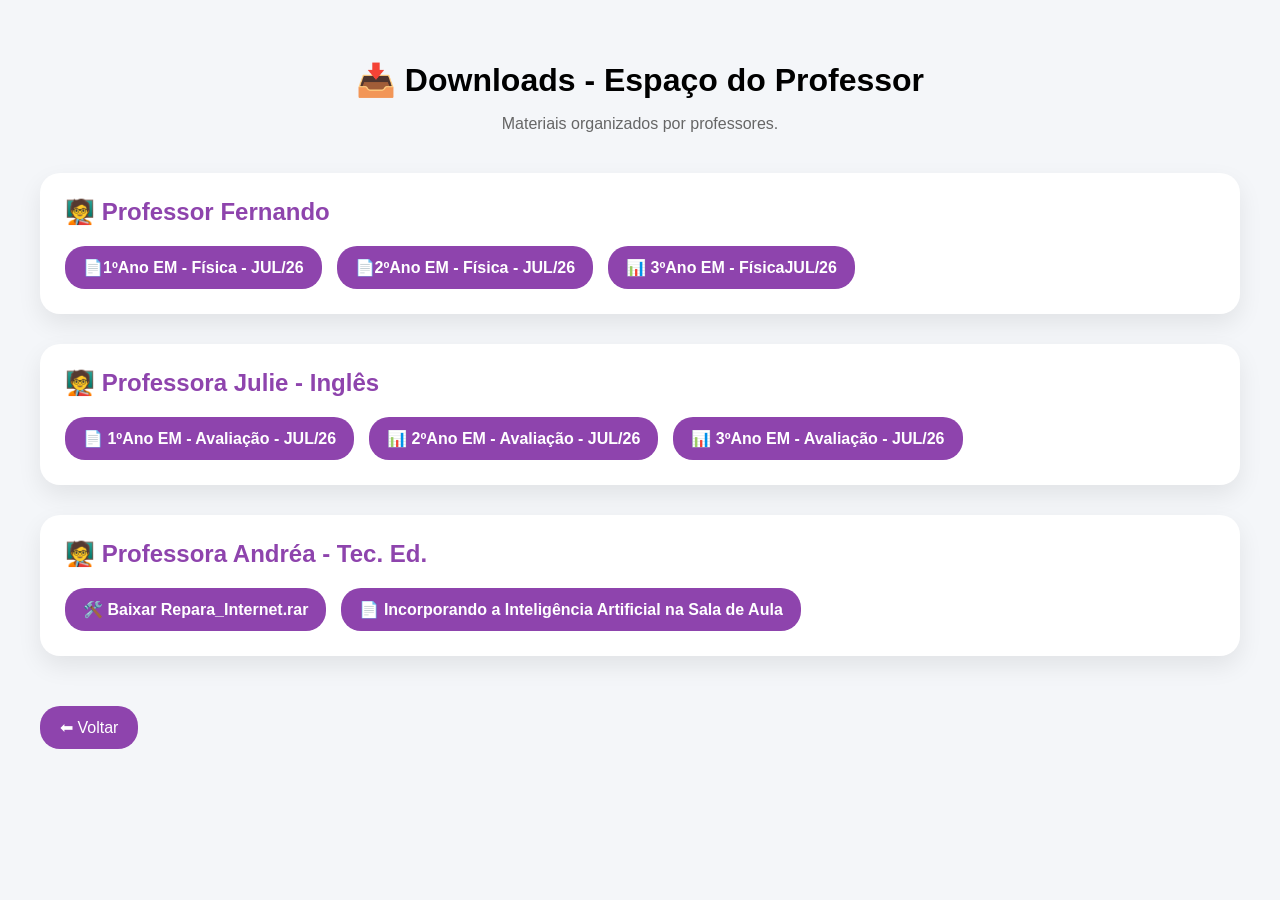
==== downloads.html @ 598fb46a "Update downloads.html" ====
<!DOCTYPE html>
<html lang="pt-br">
<head>

<meta charset="UTF-8">
<meta name="viewport" content="width=device-width, initial-scale=1.0">

<title>Downloads - Trilha do Saber</title>

<style>

body{
    margin:0;
    font-family:Arial, Helvetica, sans-serif;
    background:#f4f6f9;
    padding:40px;
}

/* TÍTULO */
h1{
    text-align:center;
    margin-bottom:10px;
    color:#000;
}

.subtitulo{
    text-align:center;
    color:#666;
    margin-bottom:40px;
}

/* CATEGORIAS */
.categoria{
    background:white;
    padding:25px;
    border-radius:20px;
    box-shadow:0 10px 25px rgba(0,0,0,0.08);
    margin-bottom:30px;
}

.categoria h2{
    margin-top:0;
    color:#8e44ad;
    margin-bottom:20px;
}

/* LINKS DOS ARQUIVOS */
.arquivos{
    display:flex;
    flex-wrap:wrap;
    gap:15px;
}

.arquivos a{
    background:#8e44ad;
    color:white;
    text-decoration:none;
    padding:12px 18px;
    border-radius:20px;
    font-weight:bold;
    transition:0.3s;
    display:inline-block;
}

.arquivos a:hover{
    background:#6a1b9a;
    transform:scale(1.05);
}

/* BOTÃO VOLTAR */
.voltar{
    display:inline-block;
    margin-top:20px;
    padding:12px 20px;
    background:#8e44ad;
    color:white;
    text-decoration:none;
    border-radius:20px;
    transition:0.3s;
}

.voltar:hover{
    background:#6a1b9a;
}

</style>

</head>

<body>

<h1>📥 Downloads - Espaço do Professor</h1>

<p class="subtitulo">
Materiais organizados por professores.
</p>

<!-- ===================== PROFESSOR FERNANDO ===================== -->
<div class="categoria">

<h2>🧑‍🏫 Professor Fernando</h2>

<div class="arquivos">

<a href="arquivos/prof_fernando/portugues_atividade.pdf" target="_blank">
📄1ºAno EM - Física - JUL/26
</a>

<a href="arquivos/prof_fernando/matematica_atividade.pdf" target="_blank">
📄2ºAno EM - Física - JUL/26
</a>

<a href="arquivos/prof_fernando/avaliacao_5ano.pdf" target="_blank">
📊 3ºAno EM  - FísicaJUL/26
</a>

</div>

</div>

<!-- ===================== PROFESSORA MARIA ===================== -->
<div class="categoria">

<h2>🧑‍🏫 Professora Julie - Inglês</h2>

<div class="arquivos">

<a href="arquivos/prof_maria/ciencias_atividade.pdf" target="_blank">
📄 1ºAno EM - Avaliação - JUL/26
</a>

<a href="arquivos/prof_maria/geografia_slides.pptx" target="_blank">
📊 2ºAno EM - Avaliação - JUL/26
</a>

<a href="arquivos/prof_maria/geografia_slides.pptx" target="_blank">
📊 3ºAno EM - Avaliação - JUL/26
</a>
    
</div>

</div>

<!-- ===================== PROFESSORA ANDRÉA ===================== -->
<div class="categoria">

<h2>🧑‍🏫 Professora Andréa - Tec. Ed.</h2>

<div class="arquivos">

  <a href="arquivos/Repara_Internet.bat" target="_blank">
    🛠️ Baixar Repara_Internet.rar
</a>

 <a href="arquivos/IA.pdf" target="_blank">
    📄 Incorporando a Inteligência Artificial na Sala de Aula
  </a>
    
</div>

</div>

  


<!-- BOTÃO VOLTAR -->
<a href="professor.html" class="voltar">
⬅ Voltar
</a>

</body>
</html>
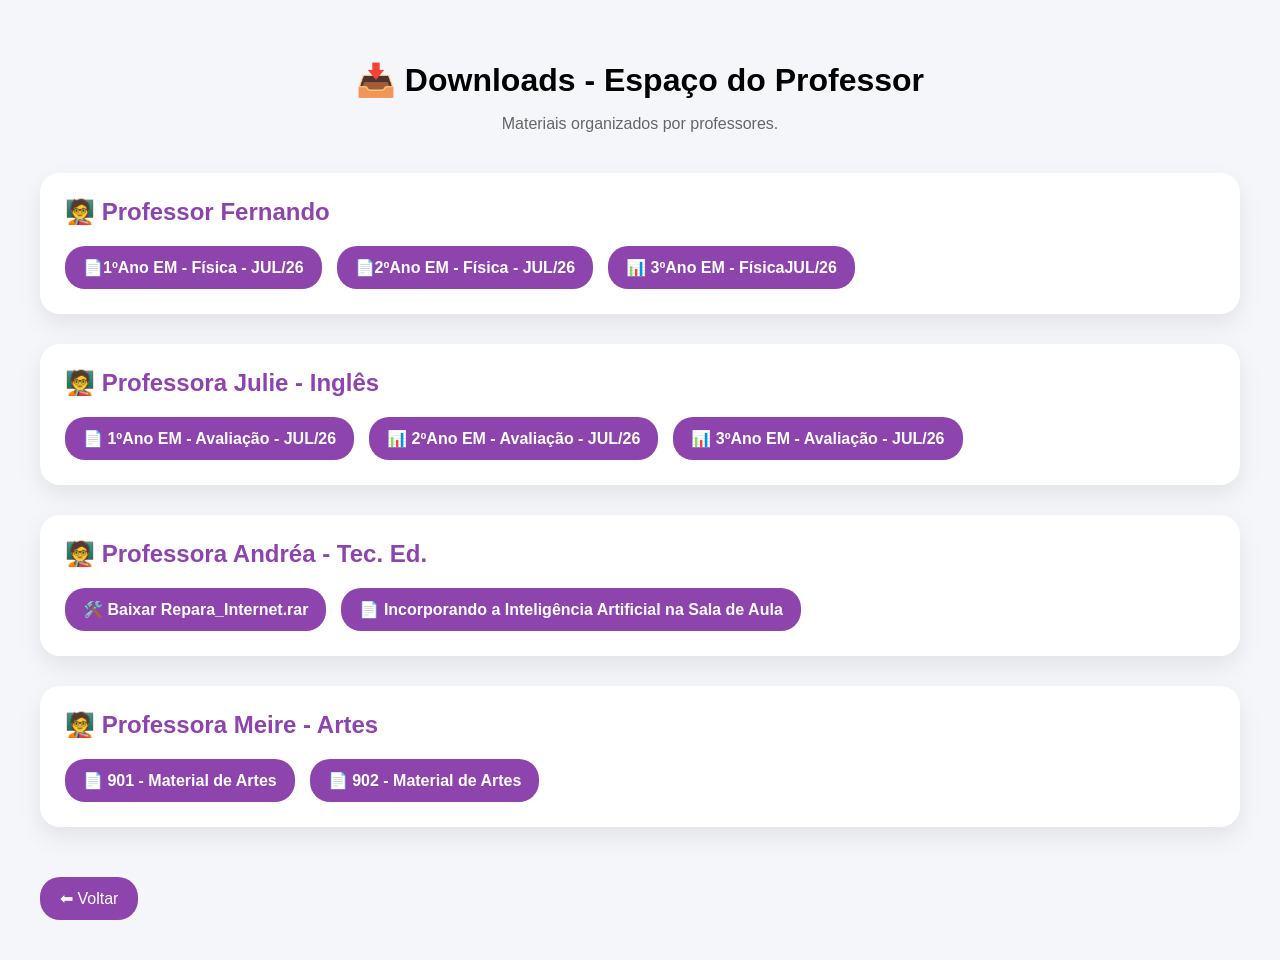
==== commit 98cfb0e1: "Update downloads.html" ====
--- a/downloads.html
+++ b/downloads.html
@@ -160,7 +160,27 @@
 
 </div>
 
-  
+
+<!-- ===================== PROFESSORA ANDRÉA ===================== -->
+<div class="categoria">
+
+  <h2>🧑‍🏫 Professora Meire - Artes</h2>
+
+  <div class="arquivos">
+
+    <a href="https://docs.google.com/document/d/1rk2oyITaHGLmJ2TDkSfhM41bczUHq-f3rkwLRNpxz8o/edit?usp=sharing" target="_blank">
+      📄 901 - Material de Artes
+    </a>
+
+    <a href="https://docs.google.com/document/d/1AIDHXO261bfkzmphn8C_JnQViJONXqBg1uUJw13YQqw/edit?usp=sharing" target="_blank">
+      📄 902 - Material de Artes
+    </a>
+
+  </div>
+
+</div>
+
+
 
 
 <!-- BOTÃO VOLTAR -->
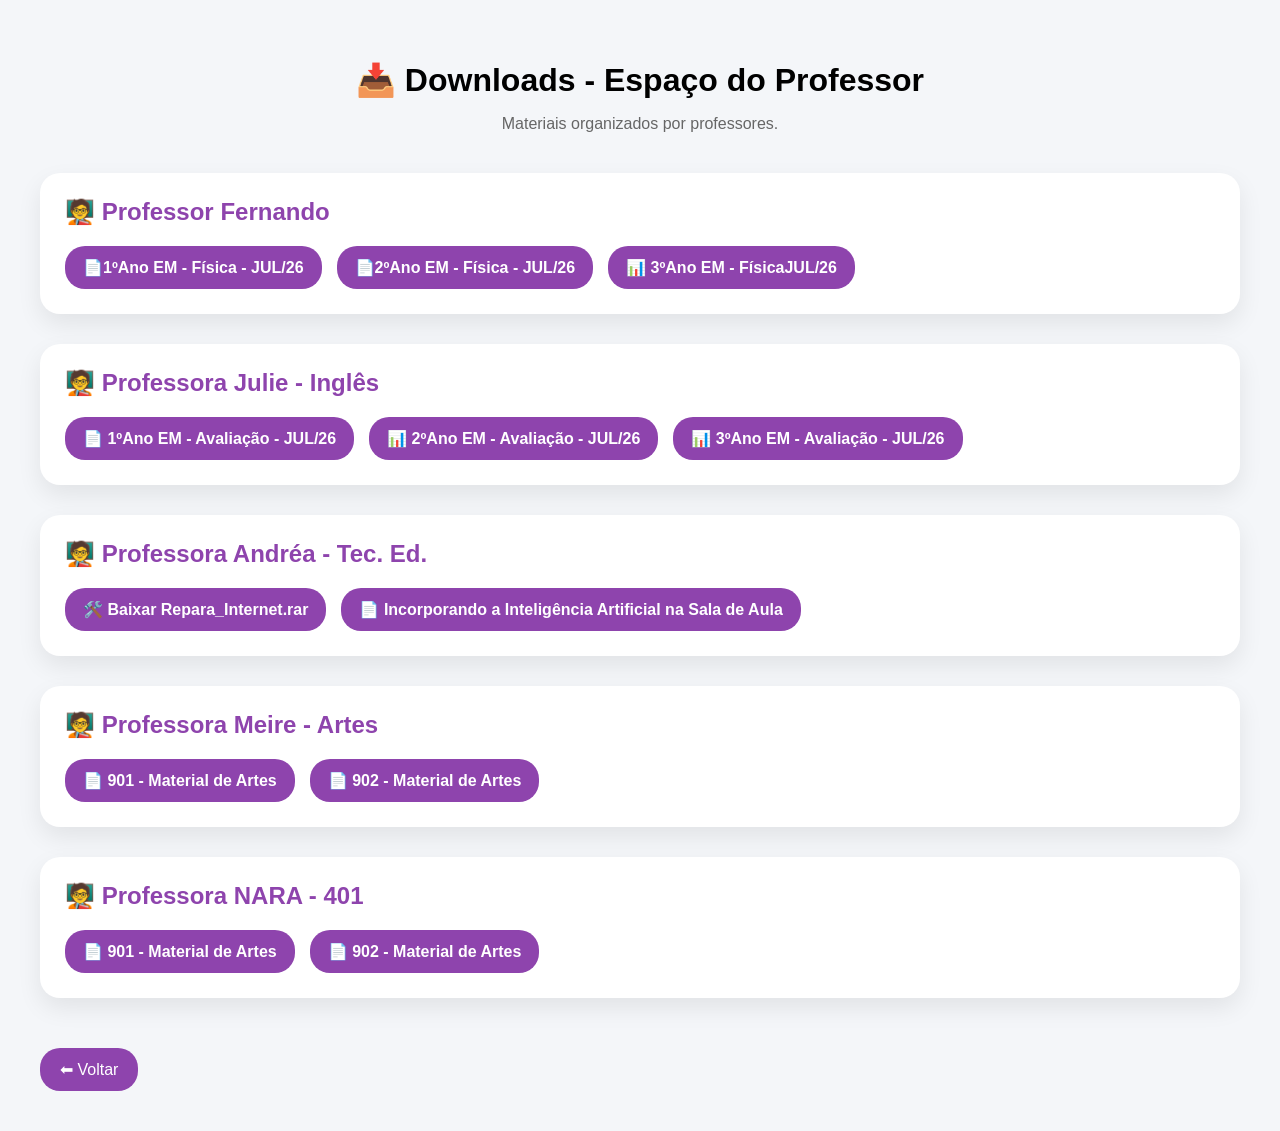
==== commit d166e2b1: "Update downloads.html" ====
--- a/downloads.html
+++ b/downloads.html
@@ -180,6 +180,26 @@
 
 </div>
 
+    <!-- ===================== PROFESSORA NARA ===================== -->
+<div class="categoria">
+
+  <h2>🧑‍🏫 Professora NARA - 401 </h2>
+
+  <div class="arquivos">
+
+    <a href="https://docs.google.com/document/d/1rk2oyITaHGLmJ2TDkSfhM41bczUHq-f3rkwLRNpxz8o/edit?usp=sharing" target="_blank">
+      📄 901 - Material de Artes
+    </a>
+
+    <a href="https://docs.google.com/document/d/1AIDHXO261bfkzmphn8C_JnQViJONXqBg1uUJw13YQqw/edit?usp=sharing" target="_blank">
+      📄 902 - Material de Artes
+    </a>
+
+  </div>
+
+</div>
+
+
 
 
 
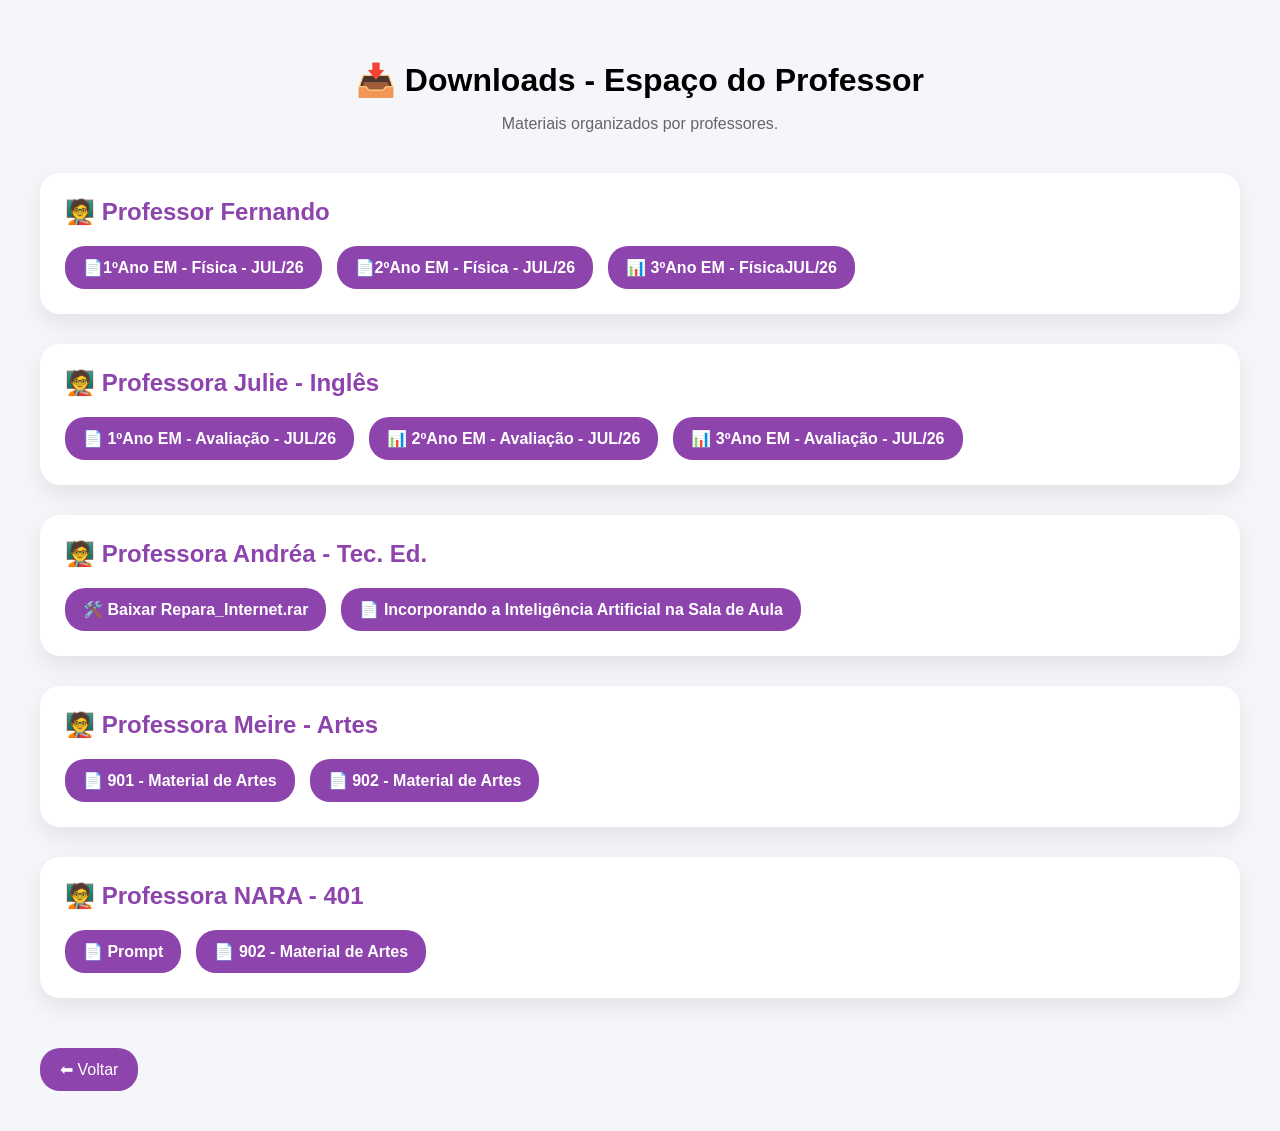
==== commit ecf4f211: "Update downloads.html" ====
--- a/downloads.html
+++ b/downloads.html
@@ -187,8 +187,8 @@
 
   <div class="arquivos">
 
-    <a href="https://docs.google.com/document/d/1rk2oyITaHGLmJ2TDkSfhM41bczUHq-f3rkwLRNpxz8o/edit?usp=sharing" target="_blank">
-      📄 901 - Material de Artes
+    <a href="https://docs.google.com/document/d/1OYL8S2CBXNn8Zdcu48dIJzxCOTwIWCCQ-TL2Bav-2Xs/edit?usp=sharing">
+      📄 Prompt
     </a>
 
     <a href="https://docs.google.com/document/d/1AIDHXO261bfkzmphn8C_JnQViJONXqBg1uUJw13YQqw/edit?usp=sharing" target="_blank">
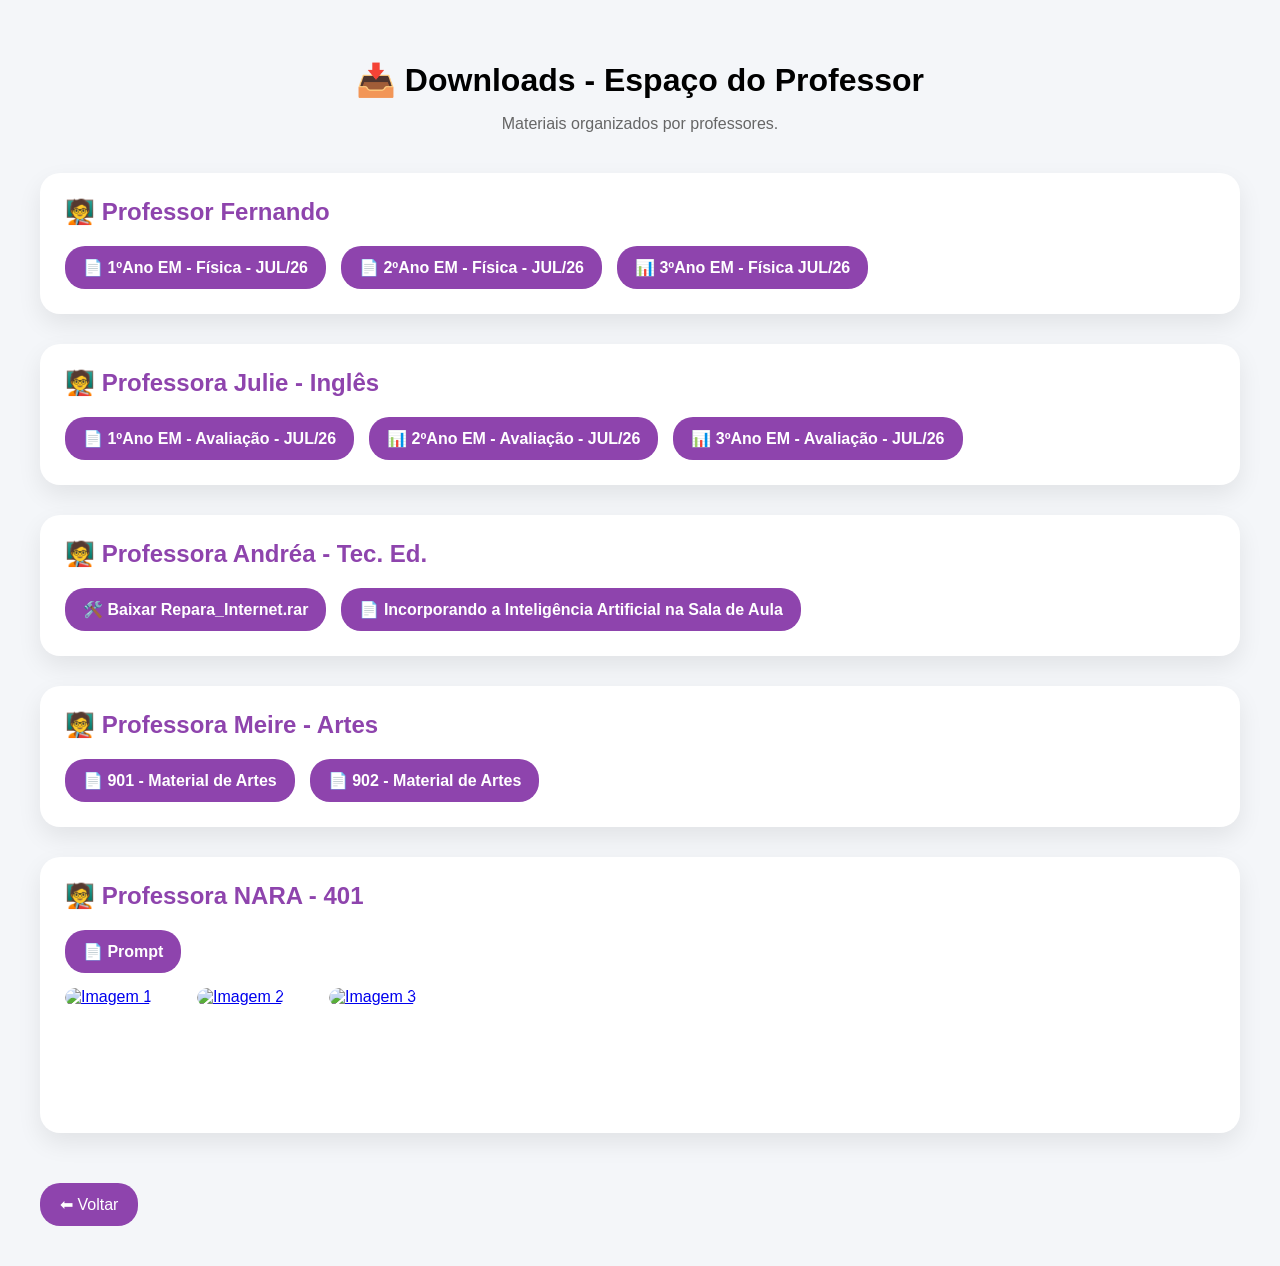
==== commit 32fd64a8: "Update downloads.html" ====
--- a/downloads.html
+++ b/downloads.html
@@ -67,6 +67,36 @@
     transform:scale(1.05);
 }
 
+/* GRADE DE IMAGENS - PROFESSORA NARA */
+.grade-direta {
+    display: flex;
+    flex-wrap: wrap;
+    gap: 12px;
+    margin-top: 15px;
+}
+
+.grade-direta a {
+    display: block;
+    width: 120px;
+    height: 120px;
+    border-radius: 10px;
+    overflow: hidden;
+    transition: transform 0.2s;
+    background: none;
+    padding: 0;
+}
+
+.grade-direta a:hover {
+    transform: scale(1.08);
+}
+
+.grade-direta img {
+    width: 100%;
+    height: 100%;
+    object-fit: cover;
+    border-radius: 10px;
+}
+
 /* BOTÃO VOLTAR */
 .voltar{
     display:inline-block;
@@ -97,116 +127,62 @@
 
 <!-- ===================== PROFESSOR FERNANDO ===================== -->
 <div class="categoria">
-
-<h2>🧑‍🏫 Professor Fernando</h2>
-
-<div class="arquivos">
-
-<a href="arquivos/prof_fernando/portugues_atividade.pdf" target="_blank">
-📄1ºAno EM - Física - JUL/26
-</a>
-
-<a href="arquivos/prof_fernando/matematica_atividade.pdf" target="_blank">
-📄2ºAno EM - Física - JUL/26
-</a>
-
-<a href="arquivos/prof_fernando/avaliacao_5ano.pdf" target="_blank">
-📊 3ºAno EM  - FísicaJUL/26
-</a>
-
+  <h2>🧑‍🏫 Professor Fernando</h2>
+  <div class="arquivos">
+    <a href="arquivos/prof_fernando/portugues_atividade.pdf" target="_blank">📄 1ºAno EM - Física - JUL/26</a>
+    <a href="arquivos/prof_fernando/matematica_atividade.pdf" target="_blank">📄 2ºAno EM - Física - JUL/26</a>
+    <a href="arquivos/prof_fernando/avaliacao_5ano.pdf" target="_blank">📊 3ºAno EM - Física JUL/26</a>
+  </div>
 </div>
 
-</div>
-
-<!-- ===================== PROFESSORA MARIA ===================== -->
+<!-- ===================== PROFESSORA JULIE ===================== -->
 <div class="categoria">
-
-<h2>🧑‍🏫 Professora Julie - Inglês</h2>
-
-<div class="arquivos">
-
-<a href="arquivos/prof_maria/ciencias_atividade.pdf" target="_blank">
-📄 1ºAno EM - Avaliação - JUL/26
-</a>
-
-<a href="arquivos/prof_maria/geografia_slides.pptx" target="_blank">
-📊 2ºAno EM - Avaliação - JUL/26
-</a>
-
-<a href="arquivos/prof_maria/geografia_slides.pptx" target="_blank">
-📊 3ºAno EM - Avaliação - JUL/26
-</a>
-    
-</div>
-
+  <h2>🧑‍🏫 Professora Julie - Inglês</h2>
+  <div class="arquivos">
+    <a href="arquivos/prof_maria/ciencias_atividade.pdf" target="_blank">📄 1ºAno EM - Avaliação - JUL/26</a>
+    <a href="arquivos/prof_maria/geografia_slides.pptx" target="_blank">📊 2ºAno EM - Avaliação - JUL/26</a>
+    <a href="arquivos/prof_maria/geografia_slides.pptx" target="_blank">📊 3ºAno EM - Avaliação - JUL/26</a>
+  </div>
 </div>
 
 <!-- ===================== PROFESSORA ANDRÉA ===================== -->
 <div class="categoria">
-
-<h2>🧑‍🏫 Professora Andréa - Tec. Ed.</h2>
-
-<div class="arquivos">
-
-  <a href="arquivos/Repara_Internet.bat" target="_blank">
-    🛠️ Baixar Repara_Internet.rar
-</a>
-
- <a href="arquivos/IA.pdf" target="_blank">
-    📄 Incorporando a Inteligência Artificial na Sala de Aula
-  </a>
-    
+  <h2>🧑‍🏫 Professora Andréa - Tec. Ed.</h2>
+  <div class="arquivos">
+    <a href="arquivos/Repara_Internet.bat" target="_blank">🛠️ Baixar Repara_Internet.rar</a>
+    <a href="arquivos/IA.pdf" target="_blank">📄 Incorporando a Inteligência Artificial na Sala de Aula</a>
+  </div>
 </div>
 
+<!-- ===================== PROFESSORA MEIRE ===================== -->
+<div class="categoria">
+  <h2>🧑‍🏫 Professora Meire - Artes</h2>
+  <div class="arquivos">
+    <a href="https://docs.google.com/document/d/1rk2oyITaHGLmJ2TDkSfhM41bczUHq-f3rkwLRNpxz8o/edit?usp=sharing" target="_blank">📄 901 - Material de Artes</a>
+    <a href="https://docs.google.com/document/d/1AIDHXO261bfkzmphn8C_JnQViJONXqBg1uUJw13YQqw/edit?usp=sharing" target="_blank">📄 902 - Material de Artes</a>
+  </div>
 </div>
 
+<!-- ===================== PROFESSORA NARA ===================== -->
+<div class="categoria">
+  <h2>🧑‍🏫 Professora NARA - 401 </h2>
 
-<!-- ===================== PROFESSORA ANDRÉA ===================== -->
-<div class="categoria">
-
-  <h2>🧑‍🏫 Professora Meire - Artes</h2>
-
+  <!-- Documentos / Links normais -->
   <div class="arquivos">
-
-    <a href="https://docs.google.com/document/d/1rk2oyITaHGLmJ2TDkSfhM41bczUHq-f3rkwLRNpxz8o/edit?usp=sharing" target="_blank">
-      📄 901 - Material de Artes
-    </a>
-
-    <a href="https://docs.google.com/document/d/1AIDHXO261bfkzmphn8C_JnQViJONXqBg1uUJw13YQqw/edit?usp=sharing" target="_blank">
-      📄 902 - Material de Artes
-    </a>
-
+    <a href="https://docs.google.com/document/d/1OYL8S2CBXNn8Zdcu48dIJzxCOTwIWCCQ-TL2Bav-2Xs/edit?usp=sharing" target="_blank">📄 Prompt</a>
   </div>
 
+  <!-- Grade com as 24 imagens -->
+  <div class="grade-direta">
+    <a href="arquivos/prof_nara/imagem1.jpg" download><img src="arquivos/prof_nara/imagem1.jpg" alt="Imagem 1"></a>
+    <a href="arquivos/prof_nara/imagem2.jpg" download><img src="arquivos/prof_nara/imagem2.jpg" alt="Imagem 2"></a>
+    <a href="arquivos/prof_nara/imagem3.jpg" download><img src="arquivos/prof_nara/imagem3.jpg" alt="Imagem 3"></a>
+    <!-- Repita as linhas <a> para as imagens de 4 a 24 -->
+  </div>
 </div>
 
-    <!-- ===================== PROFESSORA NARA ===================== -->
-<div class="categoria">
-
-  <h2>🧑‍🏫 Professora NARA - 401 </h2>
-
-  <div class="arquivos">
-
-    <a href="https://docs.google.com/document/d/1OYL8S2CBXNn8Zdcu48dIJzxCOTwIWCCQ-TL2Bav-2Xs/edit?usp=sharing">
-      📄 Prompt
-    </a>
-
-    <a href="https://docs.google.com/document/d/1AIDHXO261bfkzmphn8C_JnQViJONXqBg1uUJw13YQqw/edit?usp=sharing" target="_blank">
-      📄 902 - Material de Artes
-    </a>
-
-  </div>
-
-</div>
-
-
-
-
-
 <!-- BOTÃO VOLTAR -->
-<a href="professor.html" class="voltar">
-⬅ Voltar
-</a>
+<a href="professor.html" class="voltar">⬅ Voltar</a>
 
 </body>
 </html>
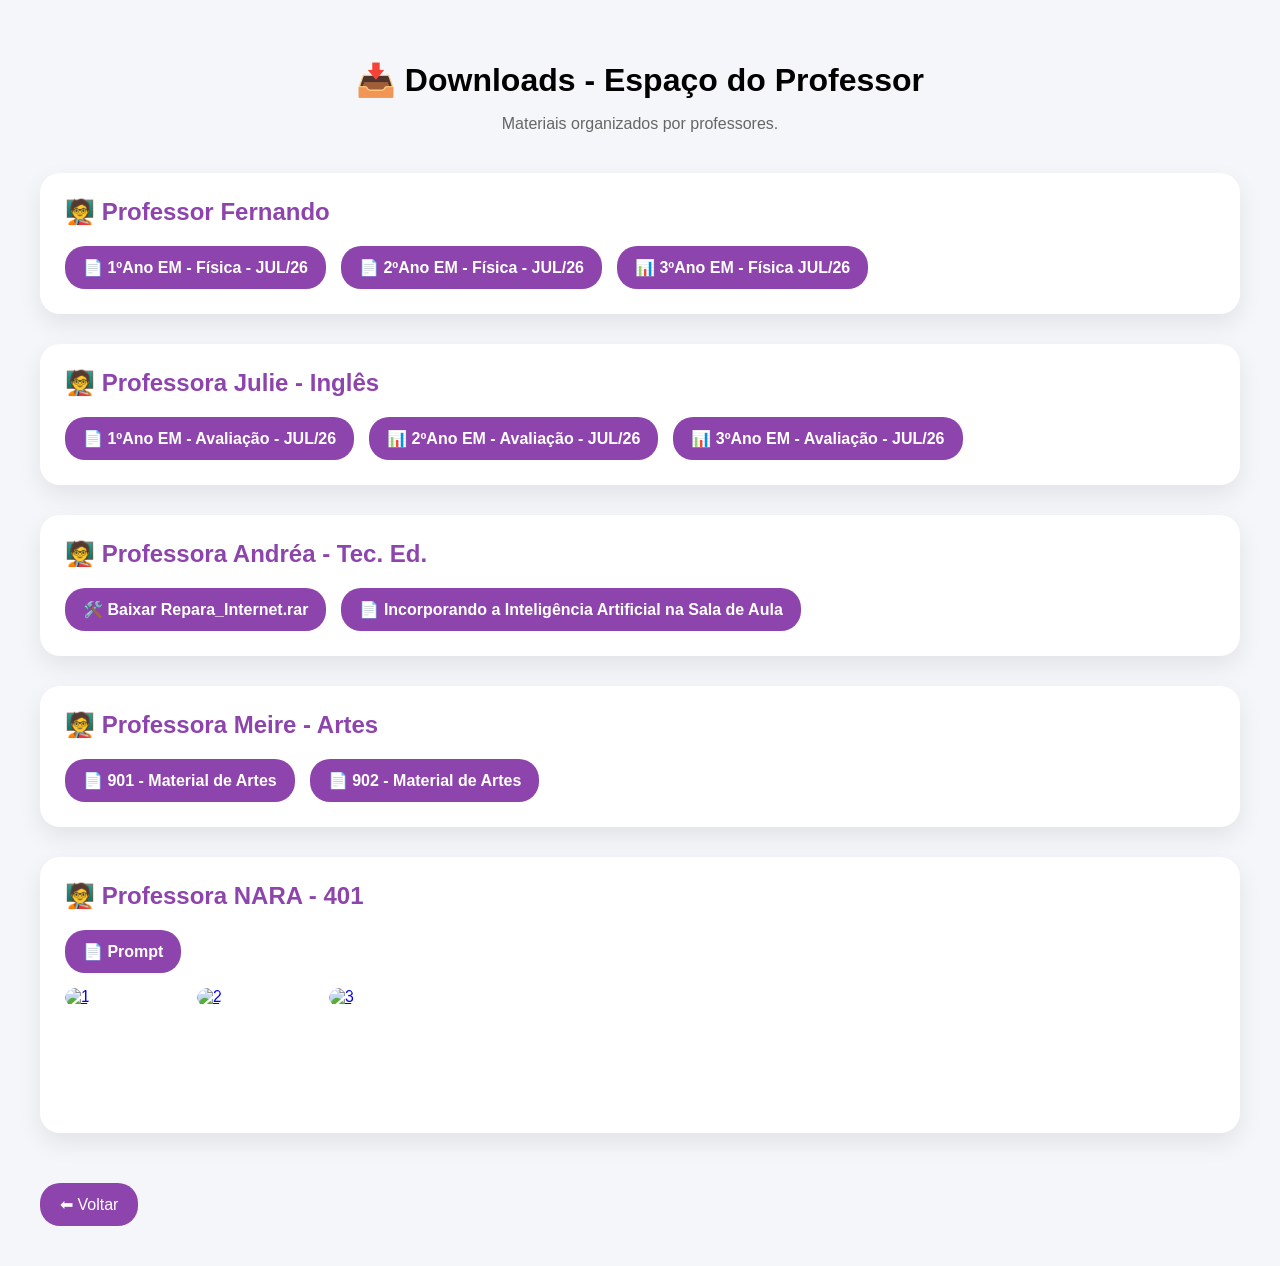
==== commit dd3a3a78: "Update downloads.html" ====
--- a/downloads.html
+++ b/downloads.html
@@ -174,9 +174,9 @@
 
   <!-- Grade com as 24 imagens -->
   <div class="grade-direta">
-    <a href="arquivos/prof_nara/imagem1.jpg" download><img src="arquivos/prof_nara/imagem1.jpg" alt="Imagem 1"></a>
-    <a href="arquivos/prof_nara/imagem2.jpg" download><img src="arquivos/prof_nara/imagem2.jpg" alt="Imagem 2"></a>
-    <a href="arquivos/prof_nara/imagem3.jpg" download><img src="arquivos/prof_nara/imagem3.jpg" alt="Imagem 3"></a>
+    <a href="arquivos/prof_nara/1.jpg" download><img src="arquivos/prof_nara/1.jpg" alt="1"></a>
+    <a href="arquivos/prof_nara/2.jpg" download><img src="arquivos/prof_nara/2.jpg" alt="2"></a>
+    <a href="arquivos/prof_nara/3.jpg" download><img src="arquivos/prof_nara/3.jpg" alt="3"></a>
     <!-- Repita as linhas <a> para as imagens de 4 a 24 -->
   </div>
 </div>
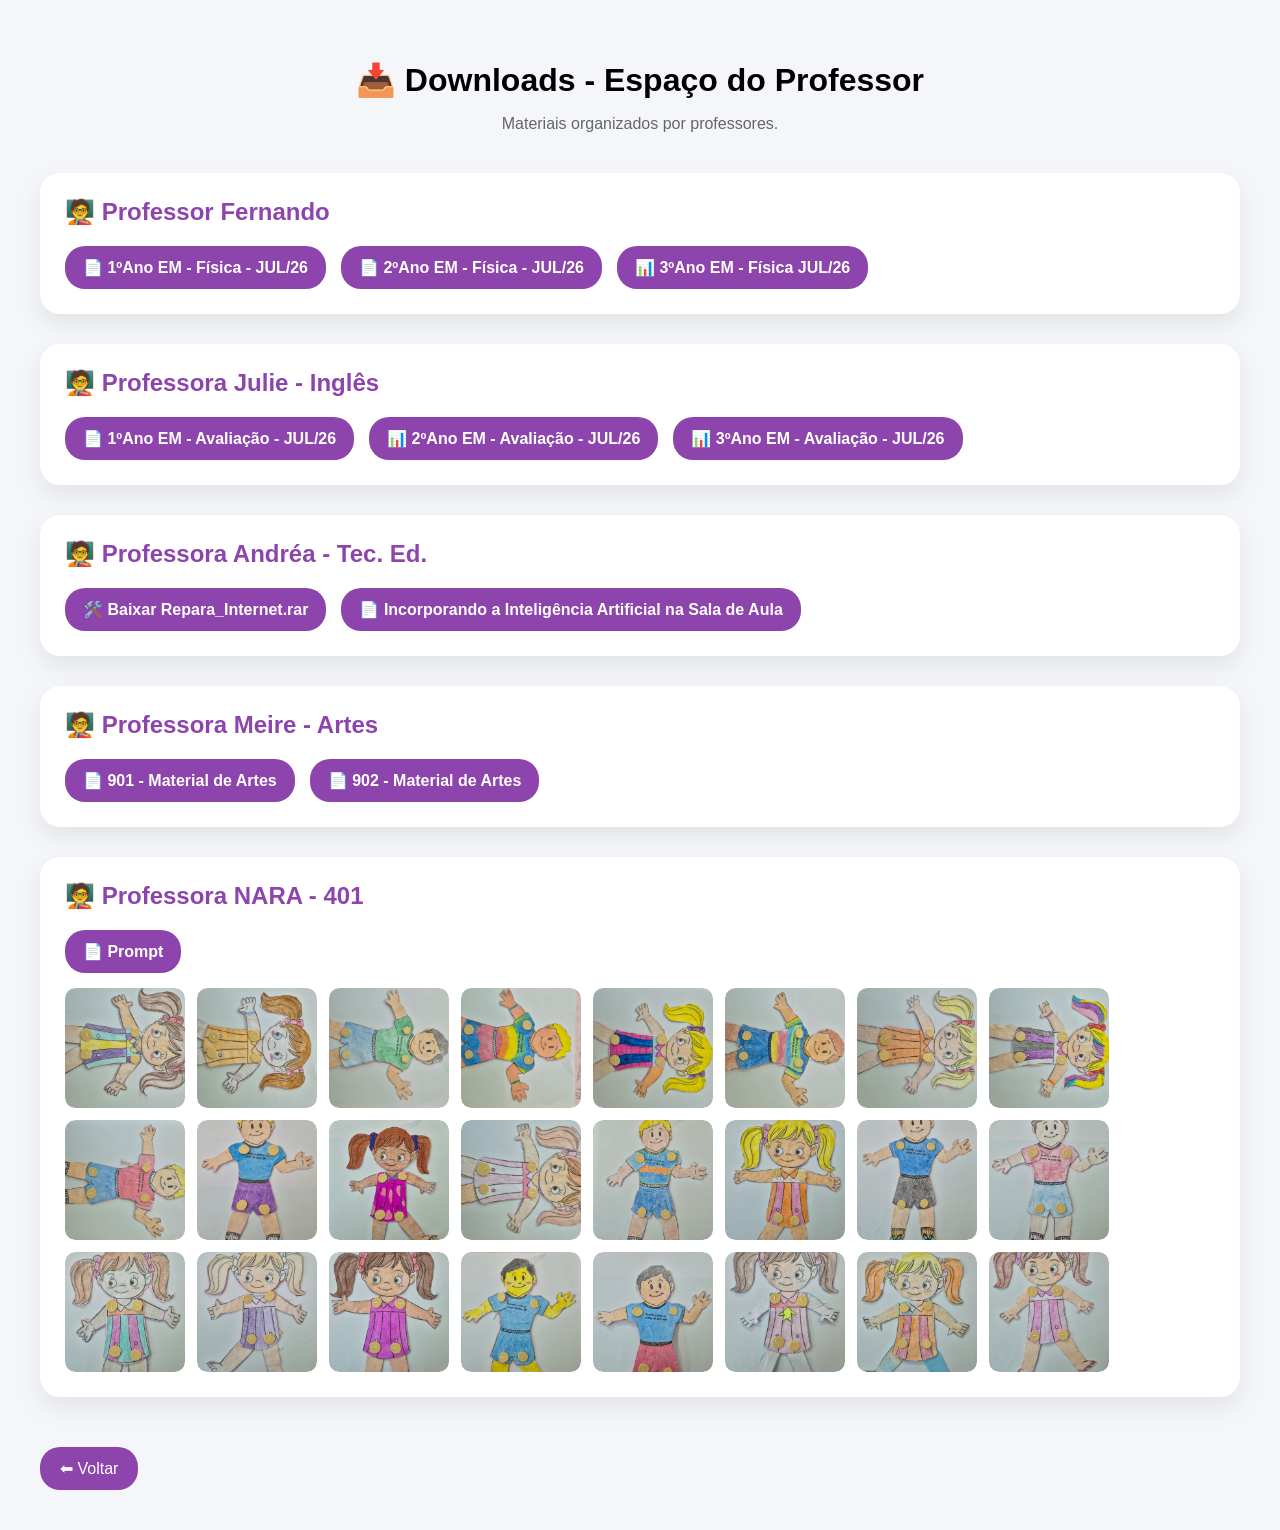
==== commit d895e10c: "Update downloads.html" ====
--- a/downloads.html
+++ b/downloads.html
@@ -172,12 +172,32 @@
     <a href="https://docs.google.com/document/d/1OYL8S2CBXNn8Zdcu48dIJzxCOTwIWCCQ-TL2Bav-2Xs/edit?usp=sharing" target="_blank">📄 Prompt</a>
   </div>
 
-  <!-- Grade com as 24 imagens -->
+  <!-- Grade com as 24 imagens salvas na raiz -->
   <div class="grade-direta">
-    <a href="arquivos/prof_nara/1.jpg" download><img src="arquivos/prof_nara/1.jpg" alt="1"></a>
-    <a href="arquivos/prof_nara/2.jpg" download><img src="arquivos/prof_nara/2.jpg" alt="2"></a>
-    <a href="arquivos/prof_nara/3.jpg" download><img src="arquivos/prof_nara/3.jpg" alt="3"></a>
-    <!-- Repita as linhas <a> para as imagens de 4 a 24 -->
+    <a href="1.jpeg" download><img src="1.jpeg" alt="Imagem 1"></a>
+    <a href="2.jpeg" download><img src="2.jpeg" alt="Imagem 2"></a>
+    <a href="3.jpeg" download><img src="3.jpeg" alt="Imagem 3"></a>
+    <a href="4.jpeg" download><img src="4.jpeg" alt="Imagem 4"></a>
+    <a href="5.jpeg" download><img src="5.jpeg" alt="Imagem 5"></a>
+    <a href="6.jpeg" download><img src="6.jpeg" alt="Imagem 6"></a>
+    <a href="7.jpeg" download><img src="7.jpeg" alt="Imagem 7"></a>
+    <a href="8.jpeg" download><img src="8.jpeg" alt="Imagem 8"></a>
+    <a href="9.jpeg" download><img src="9.jpeg" alt="Imagem 9"></a>
+    <a href="10.jpeg" download><img src="10.jpeg" alt="Imagem 10"></a>
+    <a href="11.jpeg" download><img src="11.jpeg" alt="Imagem 11"></a>
+    <a href="12.jpeg" download><img src="12.jpeg" alt="Imagem 12"></a>
+    <a href="13.jpeg" download><img src="13.jpeg" alt="Imagem 13"></a>
+    <a href="14.jpeg" download><img src="14.jpeg" alt="Imagem 14"></a>
+    <a href="15.jpeg" download><img src="15.jpeg" alt="Imagem 15"></a>
+    <a href="16.jpeg" download><img src="16.jpeg" alt="Imagem 16"></a>
+    <a href="17.jpeg" download><img src="17.jpeg" alt="Imagem 17"></a>
+    <a href="18.jpeg" download><img src="18.jpeg" alt="Imagem 18"></a>
+    <a href="19.jpeg" download><img src="19.jpeg" alt="Imagem 19"></a>
+    <a href="20.jpeg" download><img src="20.jpeg" alt="Imagem 20"></a>
+    <a href="21.jpeg" download><img src="21.jpeg" alt="Imagem 21"></a>
+    <a href="22.jpeg" download><img src="22.jpeg" alt="Imagem 22"></a>
+    <a href="23.jpeg" download><img src="23.jpeg" alt="Imagem 23"></a>
+    <a href="24.jpeg" download><img src="24.jpeg" alt="Imagem 24"></a>
   </div>
 </div>
 
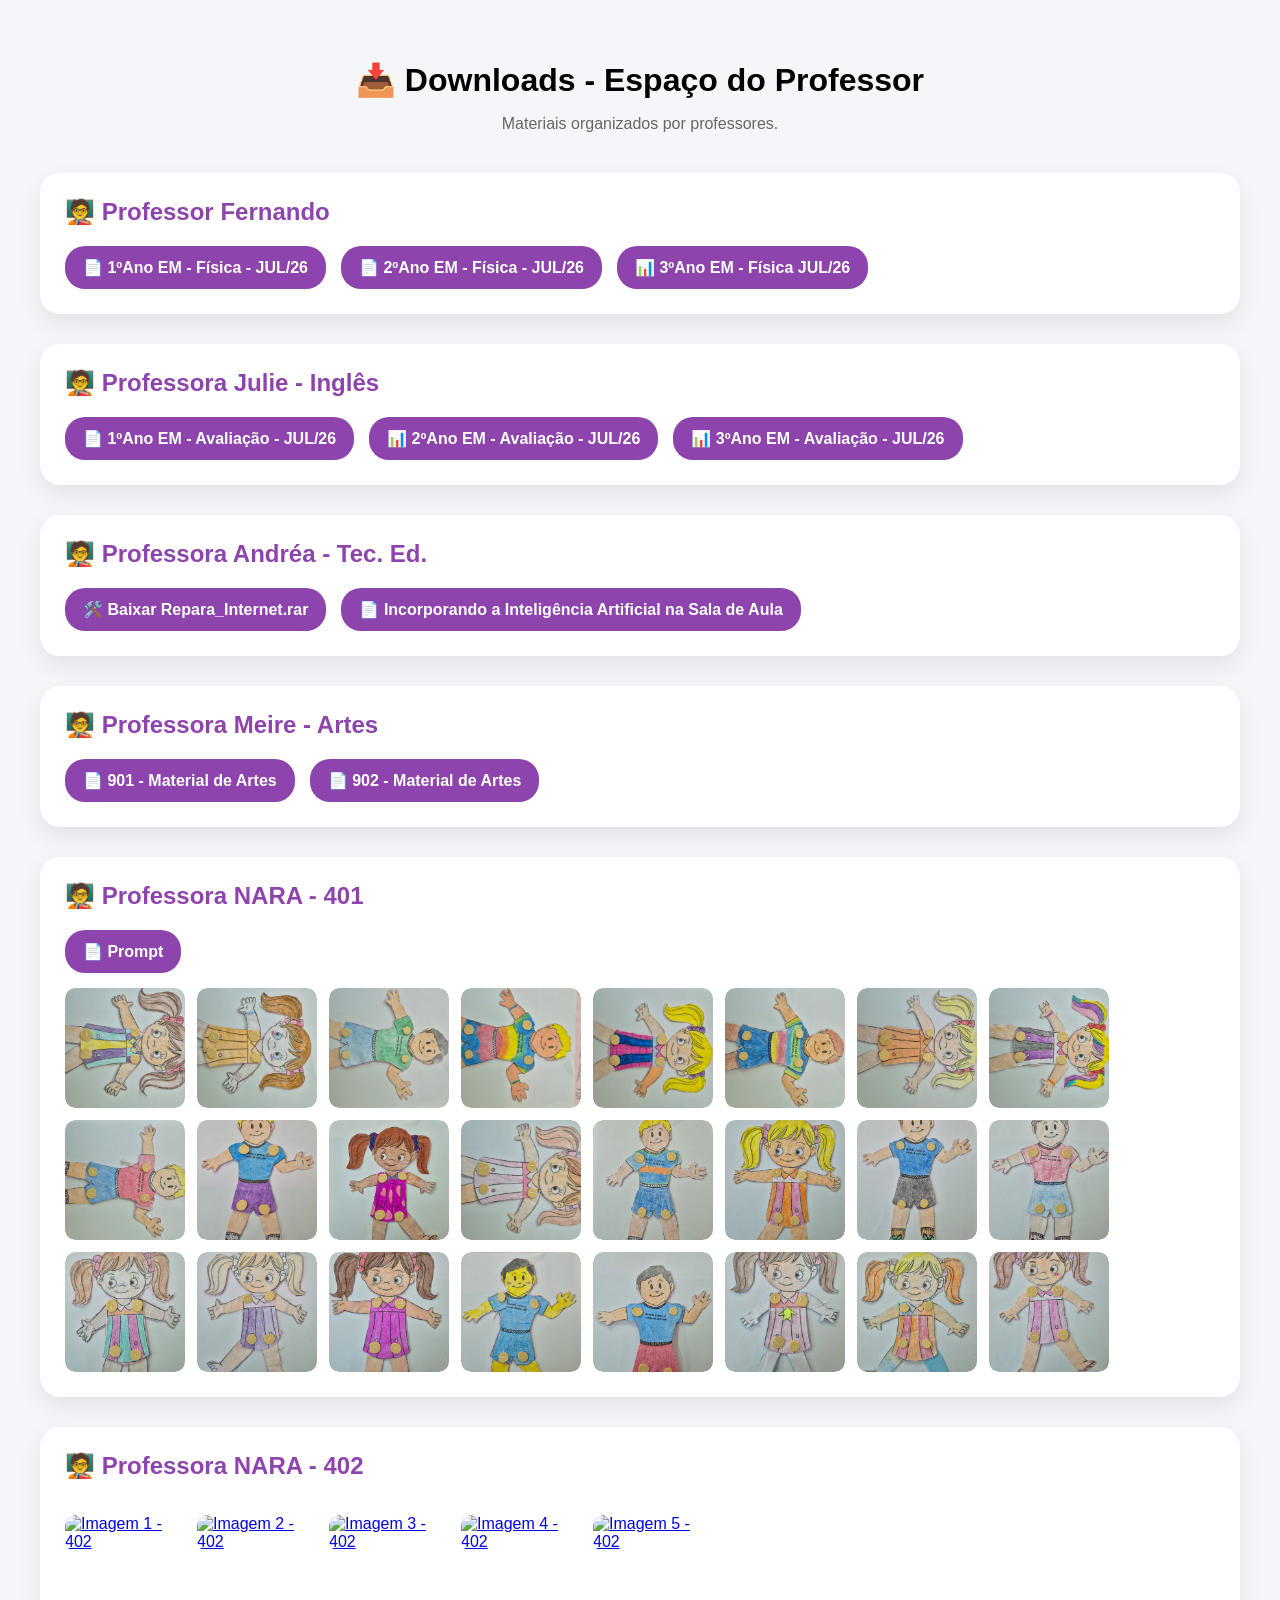
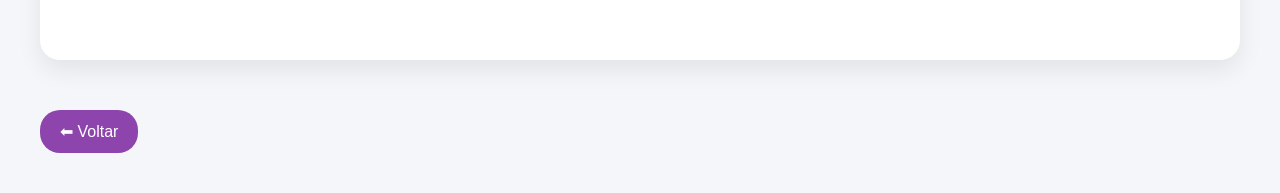
==== commit 3d4034ab: "Update downloads.html" ====
--- a/downloads.html
+++ b/downloads.html
@@ -163,7 +163,7 @@
   </div>
 </div>
 
-<!-- ===================== PROFESSORA NARA ===================== -->
+<!-- ===================== PROFESSORA NARA - 401 ===================== -->
 <div class="categoria">
   <h2>🧑‍🏫 Professora NARA - 401 </h2>
 
@@ -172,7 +172,7 @@
     <a href="https://docs.google.com/document/d/1OYL8S2CBXNn8Zdcu48dIJzxCOTwIWCCQ-TL2Bav-2Xs/edit?usp=sharing" target="_blank">📄 Prompt</a>
   </div>
 
-  <!-- Grade com as 24 imagens salvas na raiz -->
+  <!-- Grade com as imagens da 401 -->
   <div class="grade-direta">
     <a href="1.jpeg" download><img src="1.jpeg" alt="Imagem 1"></a>
     <a href="2.jpeg" download><img src="2.jpeg" alt="Imagem 2"></a>
@@ -201,6 +201,26 @@
   </div>
 </div>
 
+<!-- ===================== PROFESSORA NARA - 402 ===================== -->
+<div class="categoria">
+  <h2>🧑‍🏫 Professora NARA - 402 </h2>
+
+  <!-- Documentos / Links normais (opcional) -->
+  <div class="arquivos">
+    <!-- Adicione links em PDF/Docs da turma 402 aqui se houver -->
+  </div>
+
+  <!-- Grade com as imagens da 402 -->
+  <div class="grade-direta">
+    <a href="402_1.jpeg" download><img src="402_1.jpeg" alt="Imagem 1 - 402"></a>
+    <a href="402_2.jpeg" download><img src="402_2.jpeg" alt="Imagem 2 - 402"></a>
+    <a href="402_3.jpeg" download><img src="402_3.jpeg" alt="Imagem 3 - 402"></a>
+    <a href="402_4.jpeg" download><img src="402_4.jpeg" alt="Imagem 4 - 402"></a>
+    <a href="402_5.jpeg" download><img src="402_5.jpeg" alt="Imagem 5 - 402"></a>
+    <!-- Continue repetindo as linhas <a> até a última imagem da turma 402 -->
+  </div>
+</div>
+
 <!-- BOTÃO VOLTAR -->
 <a href="professor.html" class="voltar">⬅ Voltar</a>
 
